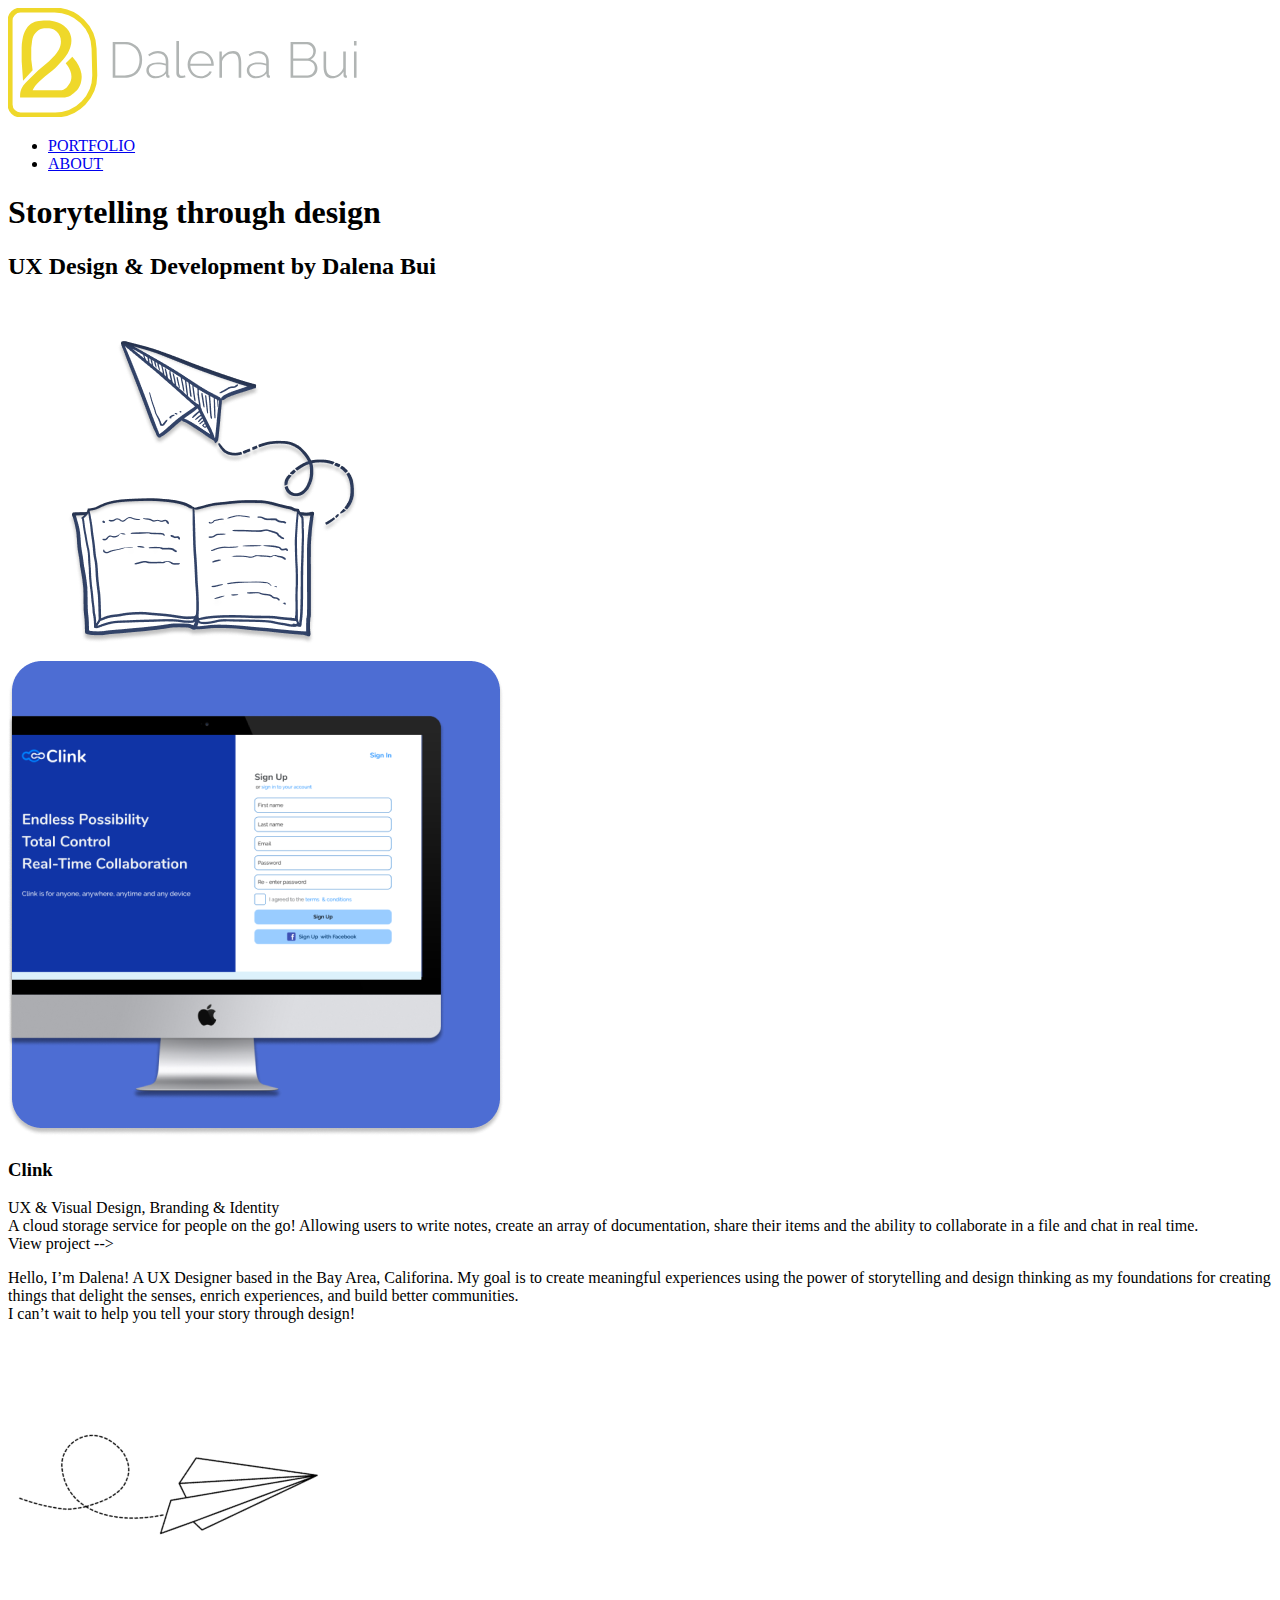
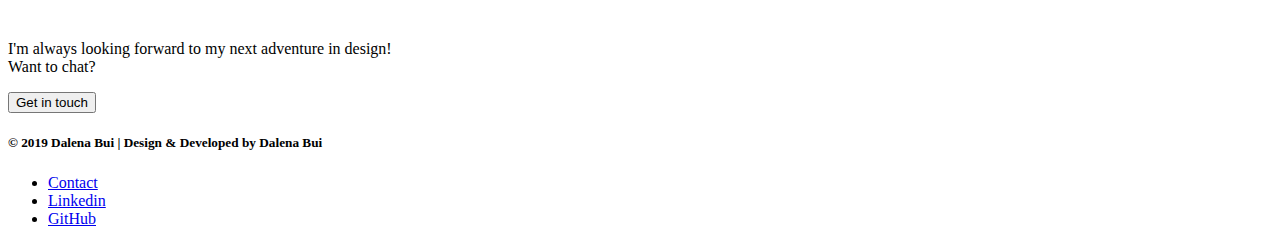
==== index.html @ 2d1f9bb7 "portfolio html structure" ====
<!DOCTYPE html>
<html lang="en">
  <head>
    <meta charset="utf-8">
    <meta name="viewport" content="width=device-width, initial-scale=1.0">
    <title>Dalena Bui| Design Portfolio</title>
  </head>
  <body id="home">
    <header>
    <nav class="navbar">
      <a href="index.html">
        <img src="images/Dalena Bui Logo.svg" alt="personal logo">
      </a>
      <ul>
        <li>
          <a href="Portfolio.html">PORTFOLIO</a>
        </li>
        <li>
          <a href="about.html">ABOUT</a>
        </li>
      </ul>
    </nav>
    <section class="container">
      <div>
        <h1>Storytelling through design</h1>
        <h2>UX Design & Development by Dalena Bui</h2>
      </div>
      <div class="images">
        <img src="images/book_paper plane.png" alt="book_paper plane">
      </div>
      <div>
    </section>
   </header>
        <div class"project">
          <img src="images/Clink Desktop on homepage.png" alt="clink desktop">
        </div>
        <h3>Clink</h3>
        <p> UX & Visual Design, Branding & Identity
          <br>
          A cloud storage service for people on the go!
          Allowing users to write notes, create an array of documentation, share their items and the ability to collaborate in a file and chat in real time.
          <br>
          View project -->
        </p>
      <div class"about me">
        <p>Hello, I’m Dalena! A UX Designer based in the Bay Area, Califorina. My goal is to create meaningful experiences using the power of storytelling and design thinking as my foundations for creating things that delight the senses, enrich experiences, and build better communities.
          <br>
          I can’t wait to help you tell your story through design!
        </p>
      <div class="paperplanehomepage">
        <img src="images/paperplanehomepage.png" alt="paperplane">
      </div>
      <p> I'm always looking forward to my next adventure in design!
        <br>
        Want to chat?
      </p>
      <input type="button" value="Get in touch">
<footer>
  <h5>© 2019 Dalena Bui | Design & Developed by Dalena Bui</h5>
  <ul>
    <li>
        <a href="Portfolio.html">Contact</a>
    </li>
    <li>
        <a href="Portfolio.html">Linkedin</a>
    </li>
    <li>
        <a href="Portfolio.html">GitHub</a>
    </li>
  </body>
</html>
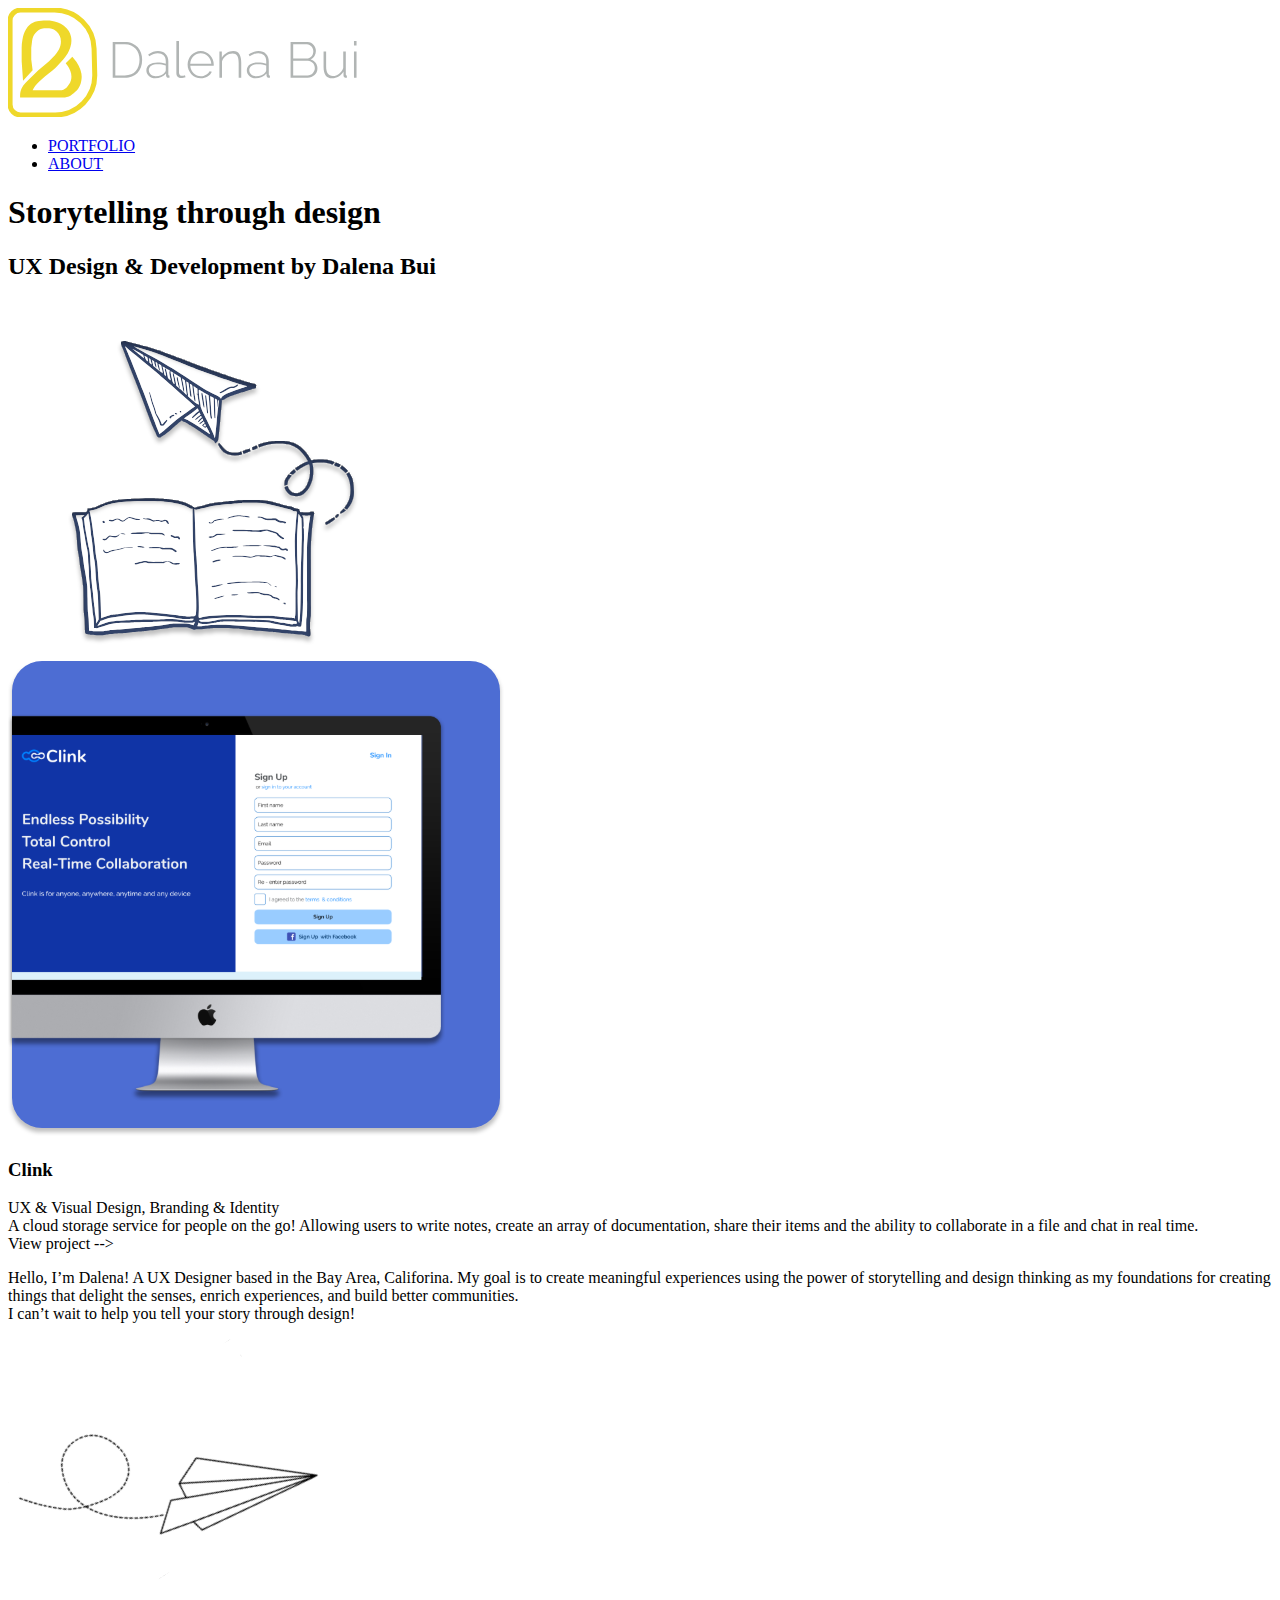
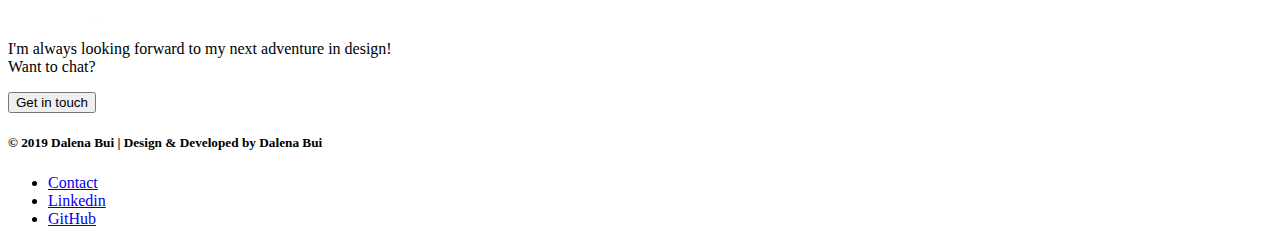
==== commit 58ae7313: "fix errors" ====
--- a/index.html
+++ b/index.html
@@ -9,11 +9,11 @@
     <header>
     <nav class="navbar">
       <a href="index.html">
-        <img src="images/Dalena Bui Logo.svg" alt="personal logo">
+        <img src="images/dalenabui_logo.svg" alt="personal logo">
       </a>
       <ul>
         <li>
-          <a href="Portfolio.html">PORTFOLIO</a>
+          <a href="portfolio.html">PORTFOLIO</a>
         </li>
         <li>
           <a href="about.html">ABOUT</a>
@@ -26,13 +26,12 @@
         <h2>UX Design & Development by Dalena Bui</h2>
       </div>
       <div class="images">
-        <img src="images/book_paper plane.png" alt="book_paper plane">
+        <img src="images/book_paper_plane.svg" alt="book_paper plane">
       </div>
-      <div>
     </section>
    </header>
-        <div class"project">
-          <img src="images/Clink Desktop on homepage.png" alt="clink desktop">
+        <div class="project">
+          <img src="images/clink_desktop_homepage.svg" alt="clink desktop">
         </div>
         <h3>Clink</h3>
         <p> UX & Visual Design, Branding & Identity
@@ -42,13 +41,15 @@
           <br>
           View project -->
         </p>
-      <div class"about me">
+
+      <div class="about me">
         <p>Hello, I’m Dalena! A UX Designer based in the Bay Area, Califorina. My goal is to create meaningful experiences using the power of storytelling and design thinking as my foundations for creating things that delight the senses, enrich experiences, and build better communities.
           <br>
           I can’t wait to help you tell your story through design!
         </p>
+      </div>
       <div class="paperplanehomepage">
-        <img src="images/paperplanehomepage.png" alt="paperplane">
+        <img src="images/paperplanehomepage.svg" alt="paperplane">
       </div>
       <p> I'm always looking forward to my next adventure in design!
         <br>
@@ -59,13 +60,15 @@
   <h5>© 2019 Dalena Bui | Design & Developed by Dalena Bui</h5>
   <ul>
     <li>
-        <a href="Portfolio.html">Contact</a>
+        <a href="portfolio.html">Contact</a>
     </li>
     <li>
-        <a href="Portfolio.html">Linkedin</a>
+        <a href="portfolio.html">Linkedin</a>
     </li>
     <li>
-        <a href="Portfolio.html">GitHub</a>
+        <a href="portfolio.html">GitHub</a>
     </li>
+  </ul>
+</footer>
   </body>
 </html>
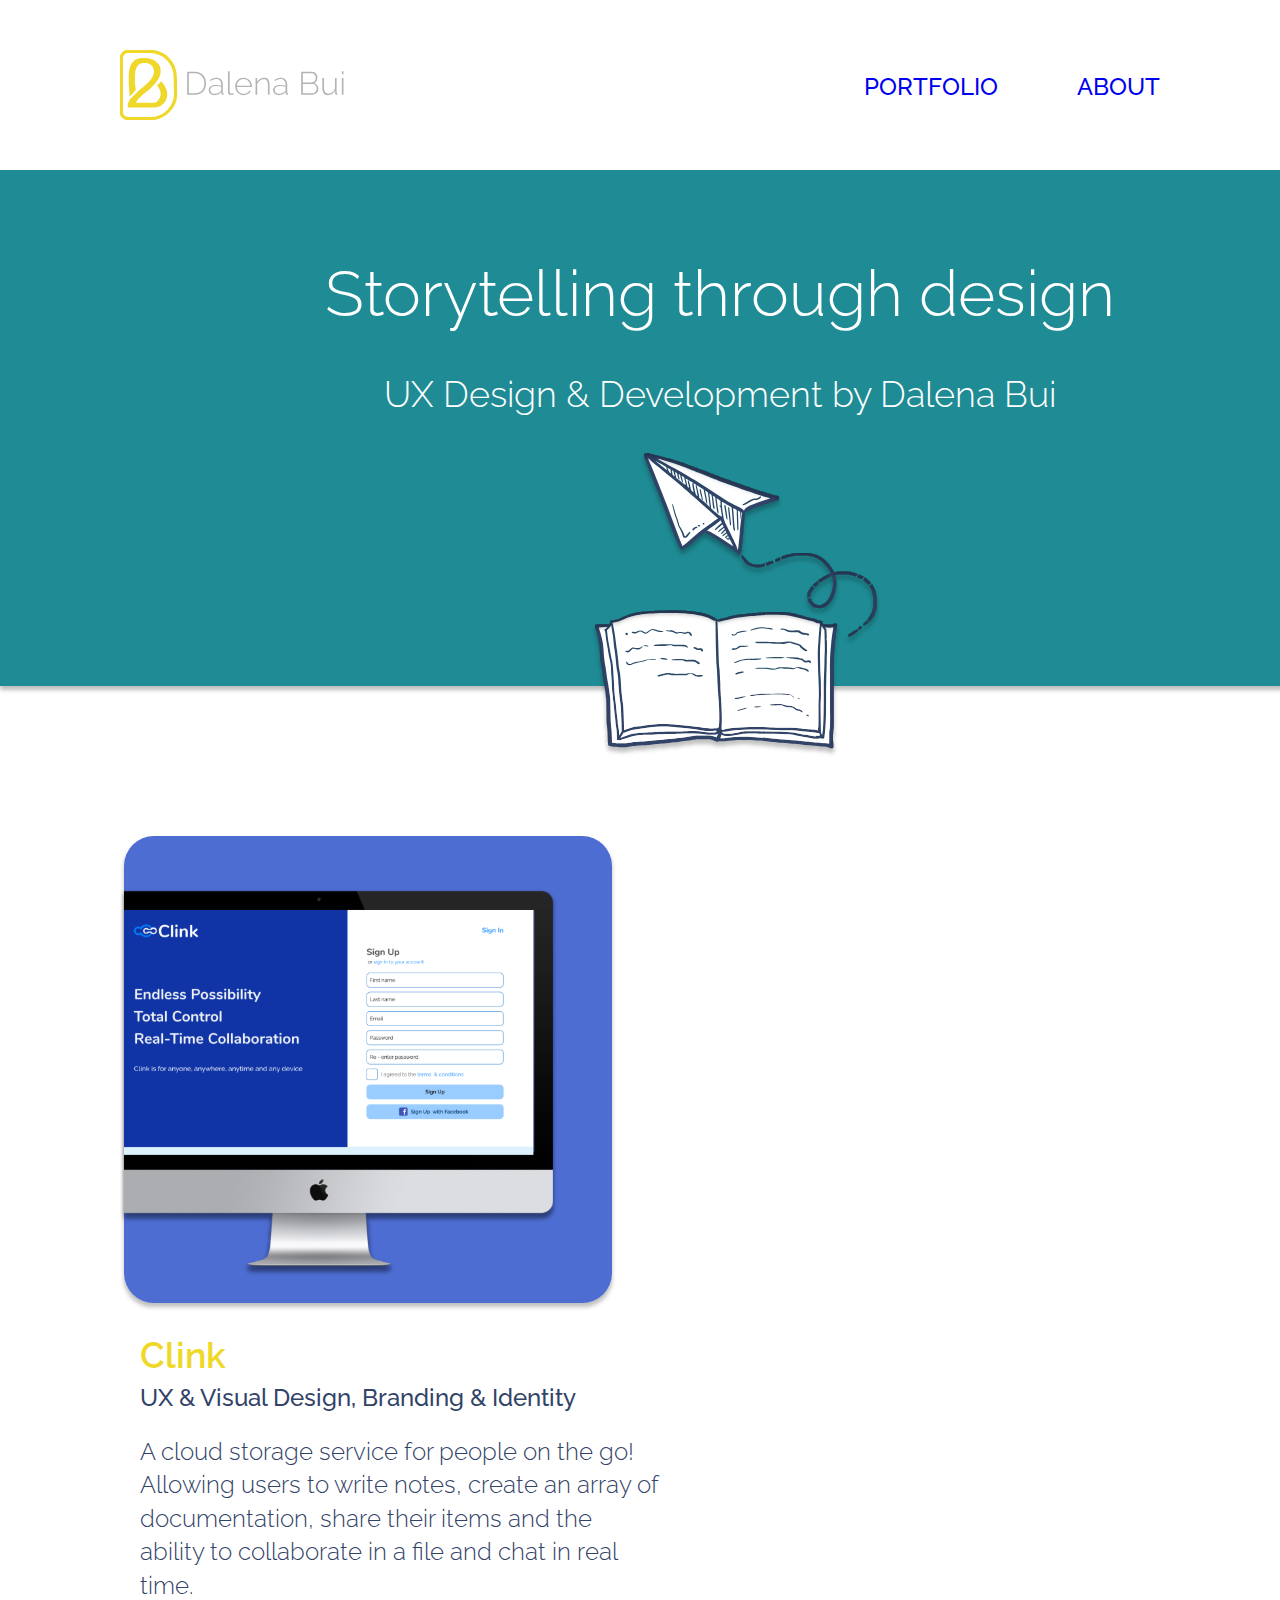
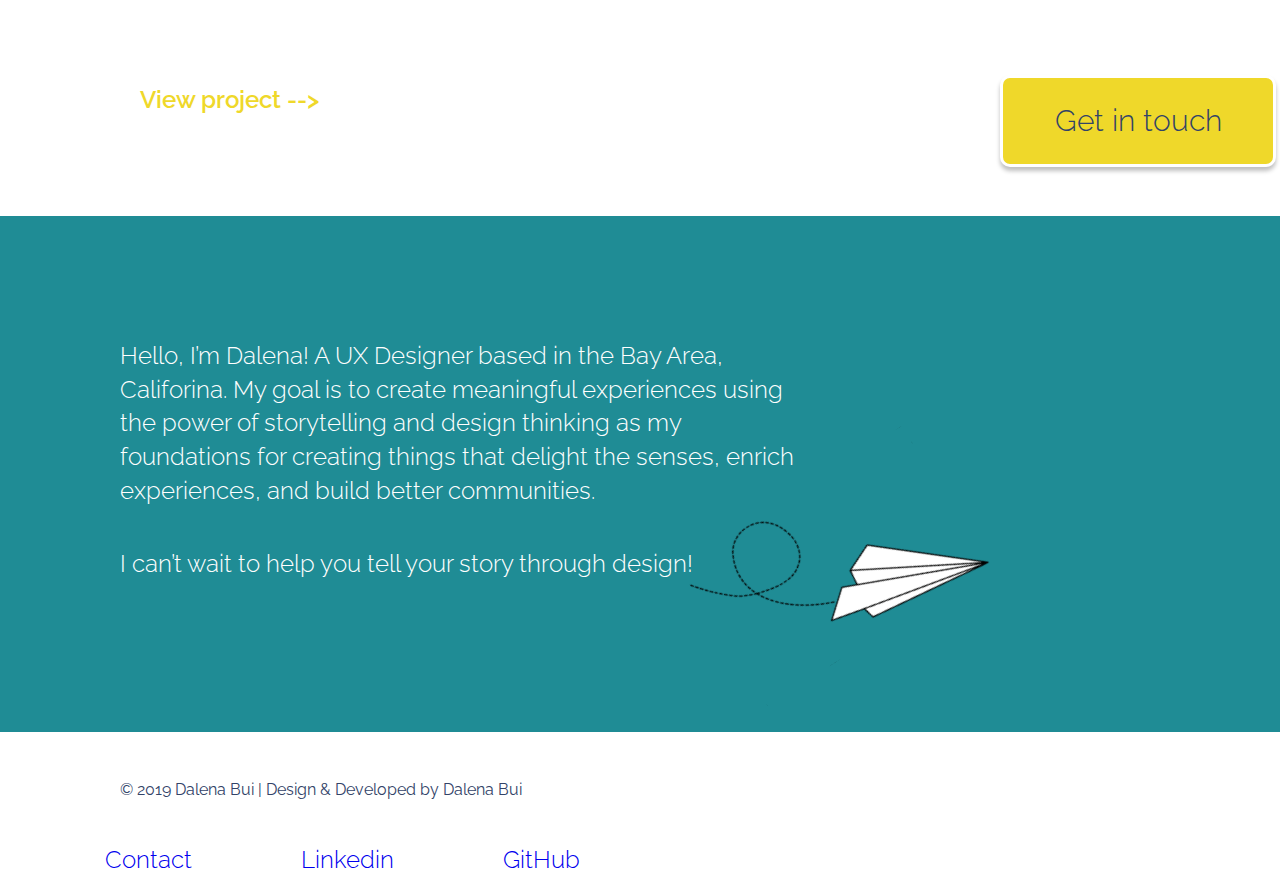
==== commit 53ff4cc2: "update html and css" ====
--- a/index.html
+++ b/index.html
@@ -4,11 +4,15 @@
     <meta charset="utf-8">
     <meta name="viewport" content="width=device-width, initial-scale=1.0">
     <title>Dalena Bui| Design Portfolio</title>
+    <link rel="stylesheet" href="css/reset.css">
+    <link rel="stylesheet" href="css/style.css">
+    <link href="https://fonts.googleapis.com/css?family=Raleway:300,400,500,600,700" rel="stylesheet">
   </head>
   <body id="home">
     <header>
+<!--nav section-->
     <nav class="navbar">
-      <a href="index.html">
+      <a class="logo" href="index.html">
         <img src="images/dalenabui_logo.svg" alt="personal logo">
       </a>
       <ul>
@@ -20,6 +24,8 @@
         </li>
       </ul>
     </nav>
+    </header>
+<!--hero statement-->
     <section class="container">
       <div>
         <h1>Storytelling through design</h1>
@@ -29,46 +35,56 @@
         <img src="images/book_paper_plane.svg" alt="book_paper plane">
       </div>
     </section>
-   </header>
-        <div class="project">
+      <!--project -->
+      <section class="project">
+        <div class="project-image">
           <img src="images/clink_desktop_homepage.svg" alt="clink desktop">
         </div>
-        <h3>Clink</h3>
-        <p> UX & Visual Design, Branding & Identity
-          <br>
-          A cloud storage service for people on the go!
-          Allowing users to write notes, create an array of documentation, share their items and the ability to collaborate in a file and chat in real time.
-          <br>
-          View project -->
-        </p>
-
-      <div class="about me">
+        <div class="project-info">
+          <h3>Clink</h3>
+          <h4> UX & Visual Design, Branding & Identity</h4>
+          <p> A cloud storage service for people on the go!<br>
+              Allowing users to write notes, create an array of documentation, share their items and the ability to collaborate in a file and chat in real time.
+          </p>
+          <div class="viewproject">
+            <p><strong>View project --> </strong></p>
+          </div>
+        </div>
+      </section>
+      <!--about me -->
+      <section class="about_me">
         <p>Hello, I’m Dalena! A UX Designer based in the Bay Area, Califorina. My goal is to create meaningful experiences using the power of storytelling and design thinking as my foundations for creating things that delight the senses, enrich experiences, and build better communities.
-          <br>
-          I can’t wait to help you tell your story through design!
+          </p>
+          <div class="tellyourstory">
+          <p>I can’t wait to help you tell your story through design!
         </p>
       </div>
       <div class="paperplanehomepage">
         <img src="images/paperplanehomepage.svg" alt="paperplane">
       </div>
+      <div class="contacthomepage">
       <p> I'm always looking forward to my next adventure in design!
         <br>
         Want to chat?
       </p>
-      <input type="button" value="Get in touch">
-<footer>
-  <h5>© 2019 Dalena Bui | Design & Developed by Dalena Bui</h5>
-  <ul>
-    <li>
-        <a href="portfolio.html">Contact</a>
-    </li>
-    <li>
-        <a href="portfolio.html">Linkedin</a>
-    </li>
-    <li>
-        <a href="portfolio.html">GitHub</a>
-    </li>
-  </ul>
-</footer>
+      <button class="button">Get in touch</button>
+    </div>
+    </section>
+    <footer>
+      <div class="footercontent">
+        <h5 class="copyright"> &copy; 2019 Dalena Bui | Design & Developed by Dalena Bui</h5>
+      </div>
+      <ul class="footerlinks">
+        <li>
+          <a href="portfolio.html">Contact</a>
+        </li>
+        <li>
+          <a href="https://www.linkedin.com/in/dalena-bui-600742174/">Linkedin</a>
+        </li>
+        <li>
+          <a href="https://github.com/dalenabui">GitHub</a>
+        </li>
+      </ul>
+    </footer>
   </body>
 </html>
--- a/css/style.css
+++ b/css/style.css
@@ -0,0 +1,479 @@
+*, *::before, *after {
+  box-sizing:border-box;
+}
+
+html {
+  background-color: #FFFFFF;
+  font-family: 'Raleway', sans-serif;
+}
+
+h1{
+  font-size:64px;
+  padding: 92px 92px 50px 92px;
+  font-weight:300;
+  font-family: 'Raleway', sans-serif;
+  }
+
+h2 {
+  font-size: 36px;
+  font-family: 'Raleway', sans-serif;
+  font-weight:300;
+}
+
+h3 {
+  line-height: 42px;
+  color: #EFD82A;
+  font-size: 36px;
+  font-weight: 600;
+  font-family: 'Raleway', sans-serif;
+}
+
+h4 {
+  color: #324368;
+  font-weight: 500;
+  font-size: 24px;
+  font-family: 'Raleway', sans-serif;
+  line-height: 140%;
+  margin: 5px 0px 5px 0px;
+}
+
+p {
+  color:#324368;
+  text-align: left;
+  font-size: 24px;
+  font-weight: 300;
+  font-family: 'Raleway', sans-serif;
+  line-height: 140%;
+}
+
+a {
+  text-decoration: none;
+}
+
+strong {
+    font-weight: 600;
+}
+
+.container {
+  background-color: #1F8C95;
+  box-shadow: 0px 4px 4px rgba(0, 0, 0, 0.25);
+  color: #FFFFFF;
+  text-align: center;
+  height: 516px;
+  width: 1440px;
+}
+
+/* Navigation */
+
+.navbar {
+  color: #B1B5B4;
+  height: 70px;
+  padding: 50px 120px 50px 120px;
+  text-align: right;
+  font-family: 'Raleway', sans-serif;
+}
+
+.navbar .logo {
+  float: left;
+}
+
+.navbar .logo img {
+  height: 70px;
+}
+
+.navbar a:visited,a:hover,a:active {
+  color: #B1B5B4;
+}
+
+.navbar ul {
+  float: right;
+}
+
+.navbar li {
+  display: inline-block;
+  font-family: 'Raleway', sans-serif;
+  font-size: 24px;
+  font-weight: 500;
+  margin: 25px 0px 25px 75px;
+}
+
+/*footer*/
+.footercontent {
+  color: #324368;
+  padding: 50px 120px 0px 120px;
+  font-family: 'Raleway', sans-serif;
+  display: inline-block;
+}
+
+.copyright h5 {
+  color: #324368;
+  font-weight: 300;
+  font-size: 18px;
+  font-family: 'Raleway', sans-serif;
+  float: left
+}
+
+.footerlinks {
+    margin-right: 125px;
+    display: inline-block;
+}
+
+.footerlinks li {
+  display: inline-block;
+  color: #324368;
+  font-weight: 300;
+  font-size: 24px;
+  font-family: 'Raleway', sans-serif;
+  margin: 50px 0px 0px 105px;
+}
+
+
+.footerlinks a:visited,a:hover,a:active {
+  color: #324368;
+}
+
+/* Project */
+
+.project {
+  padding: 150px 120px 50px 120px;
+  display: inline-block;
+  /* text-align: right; */
+}
+
+.project .project-image {
+  display: inline-block;
+  width: 490px;
+  margin-right: 80px;
+}
+
+.project .project-info {
+  display: inline-block;
+  vertical-align: top;
+  width: 520px;
+  padding: 20px;
+}
+
+.project .project-info p {
+  margin-top: 20px;
+}
+
+.project .viewproject p  {
+  margin-top: 80px;
+  position: relative;
+  color: #EFD82A
+}
+
+
+.about_me {
+  background-color: #1F8C95;
+  width: 1440px;
+  height: 516px;
+  left: 0px;
+  top: 1390px;
+}
+.about_me p {
+  padding-top: 123px;
+  width: 692px;
+  margin: 30px 0px 0px 120px;
+  color: #FFFFFF;
+  font-size: 24px;
+  font-weight: 300;
+  font-family: 'Raleway', sans-serif;
+  line-height: 140%;
+}
+
+.about_me .tellyourstory p {
+  width: 692px;
+  padding-top: 10px;
+}
+
+.paperplanehomepage {
+  margin: -155px 679px 200px 679px;
+}
+
+.contacthomepage p {
+  width: 406px;
+  padding-top: 121px;
+  font-size: 30px;
+  font-weight: 300;
+  font-family: 'Raleway', sans-serif;
+  line-height: 140%;
+  width: 406px;
+  height: 144px;
+  left: 800px;
+  top: 1360px;
+  position: absolute; /*still using absolute value*/
+  text-align: center;
+}
+
+.contacthomepage button {
+  background-color: #EFD82A;
+  border: 3px solid #FFFFFF;
+  box-shadow: 0px 4px 4px rgba(0,0,0,0.25);
+  border-radius: 10px;
+  font-size: 30px;
+  font-weight: 300;
+  font-family: 'Raleway', sans-serif;
+  line-height: 140%;
+  color: #324368;
+  cursor: pointer;
+  position: absolute; /*still using absolute value*/
+  width: 276px;
+  height: 92px;
+  left: 1000px;
+  top: 1675px;
+}
+
+.contactinfo {
+  text-align: right;
+  font-size: 24px;
+  font-weight: 300;
+  font-family: 'Raleway', sans-serif;
+  color: #324368;
+  display: block;
+  padding: 48px 125px 48px 109px;
+}
+
+
+/* Page Id about me*/
+
+.personalphoto img {
+  display: block;
+  margin-left: auto;
+  margin-right: auto;
+}
+
+.bio {
+  width: 1440px;
+  height: 288px;
+  left: 0px;
+  top:696px;
+  background-color: #B6E1DE;
+  box-shadow: 0px 4px 4px rgba(0, 0, 0, 0.25), inset 0px 4px 4px rgba(0, 0, 0, 0.25);
+}
+
+.bio p {
+  position: absolute;
+  width: 998.16px;
+  height: 203px;
+  left: 222px;
+  top: 780px;
+  font-size: 24px;
+  font-weight: 300;
+  font-family: 'Raleway', sans-serif;
+  line-height: 140%;
+  color: #324368;
+}
+
+.abouttellyourstory p {
+  width: 998.16px;
+  height: 203px;
+  left: 222px;
+  top: 940px;
+}
+
+.paperplane {
+  position: absolute;
+  left: 949px;
+  right: 17px;
+  top: 104.12px;
+  bottom: 59.08px;
+}
+.yellowcrane {
+  position: absolute;
+  left: 24px;
+  right: 1195px;
+  top: 1130px;
+  bottom: 1800px;
+}
+
+.title h3 {
+position: absolute;
+width: 300px;
+height: 43px;
+left: 585px;
+top: 1075px;
+font-size: 36px;
+font-weight: 500;
+font-family: 'Raleway', sans-serif;
+color: #324368;
+}
+
+.littleaboutme p {
+width: 992.17px;
+height: 922px;
+left: 222px;
+top: 1165px;
+font-size: 24px;
+font-weight: 300;
+font-family: 'Raleway', sans-serif;
+line-height: 140%;
+color: #324368;
+}
+
+.tealcrane {
+  position: absolute;
+  left: 1151px;
+  right: 34px;
+  top: 1893px;
+  bottom: 693px;
+}
+
+.worksummary {
+  background-color: #F2F2F2;
+  position: absolute;
+  width: 1440px;
+  height: 306px;
+  left: 0px;
+  top: 2154px;
+  box-shadow: inset 0px 4px 4px rgba(0, 0, 0, 0.25);
+}
+
+.worksummary h5 {
+position: absolute;
+left: 120px;
+top: 74.5px;
+bottom: 196px;
+text-align: center;
+font-size: 30px;
+font-weight: 300;
+font-family: 'Raleway', sans-serif;
+line-height: 140%;
+color: #324368;
+}
+
+.worksummary button {
+  position: absolute;
+width: 276px;
+height: 92px;
+left: 166px;
+top: 142px;
+bottom: 72px;
+background: #EFD82A;
+border: 3px solid #FFFFFF;
+box-shadow: 0px 4px 4px rgba(0, 0, 0, 0.25), inset 0px 4px 4px rgba(0, 0, 0, 0.25);
+border-radius: 10px;
+font-size: 30px;
+font-weight: 300;
+font-family: 'Raleway', sans-serif;
+line-height: 140%;
+color: #324368;
+cursor: pointer;
+}
+
+.summary h6 {
+position: absolute;
+width: 370px;
+height: 141px;
+left: 544px;
+top: 89px;
+font-size: 16px;
+font-weight: 700;
+font-family: 'Raleway', sans-serif;
+line-height: 140%;
+color: #324368;
+}
+
+.summary p {
+position: absolute;
+width: 370px;
+height: 141px;
+left: 544px;
+top: 25px;
+font-size: 16px;
+font-weight: 300;
+font-family: 'Raleway', sans-serif;
+line-height: 177%;
+color: #324368;
+}
+
+.tools h6 {
+position: absolute;
+width: 99.62px;
+height: 226px;
+left: 962.38px;
+top: 38px;
+font-size: 16px;
+font-weight: 700;
+font-family: 'Raleway', sans-serif;
+color: #324368;
+}
+
+.tools p {
+position: absolute;
+width: 99.62px;
+height: 226px;
+left: 962.38px;
+top: -30px;
+font-size: 16px;
+font-weight: 300;
+font-family: 'Raleway', sans-serif;
+line-height: 177%;
+color: #324368;
+}
+
+.skillsabilities h6 {
+position: absolute;
+width: 198px;
+height: 226px;
+left: 1119px;
+top: 38px;
+font-size: 16px;
+font-weight: 700;
+font-family: 'Raleway', sans-serif;
+color: #324368;
+}
+
+.skillsabilities p {
+position: absolute;
+width: 198px;
+height: 226px;
+left: 1119px;
+top: -60px;
+font-size: 16px;
+font-weight: 300;
+font-family: 'Raleway', sans-serif;
+line-height: 177%;
+color: #324368;
+}
+
+.getintouch {
+  position: absolute;
+  width: 1440px;
+  height: 286px;
+  left: 0px;
+  top: 2460px;
+  background: #1F8C95;
+  box-shadow: 0px 4px 4px rgba(0, 0, 0, 0.25), inset 0px 4px 4px rgba(0, 0, 0, 0.25);
+  }
+.getintouch h4 {
+  position: absolute;
+  width: 996px;
+  height: 96px;
+  left: 222px;
+  top: -51.5px;
+  font-size: 30px;
+  font-weight: 300;
+  line-height: 160%;
+  text-align: center;
+  color: #FFFFFF;
+}
+
+.getintouch button {
+position: absolute;
+width: 276px;
+height: 92px;
+left: 582px;
+top: 153px;
+bottom: 41px;
+background: #EFD82A;
+border: 3px solid #FFFFFF;
+box-shadow: 0px 4px 4px rgba(0, 0, 0, 0.25), inset 0px 4px 4px rgba(0, 0, 0, 0.25);
+border-radius: 10px;
+font-size: 30px;
+font-weight: 300;
+font-family: 'Raleway', sans-serif;
+line-height: 140%;
+color: #324368;
+cursor: pointer;
+}
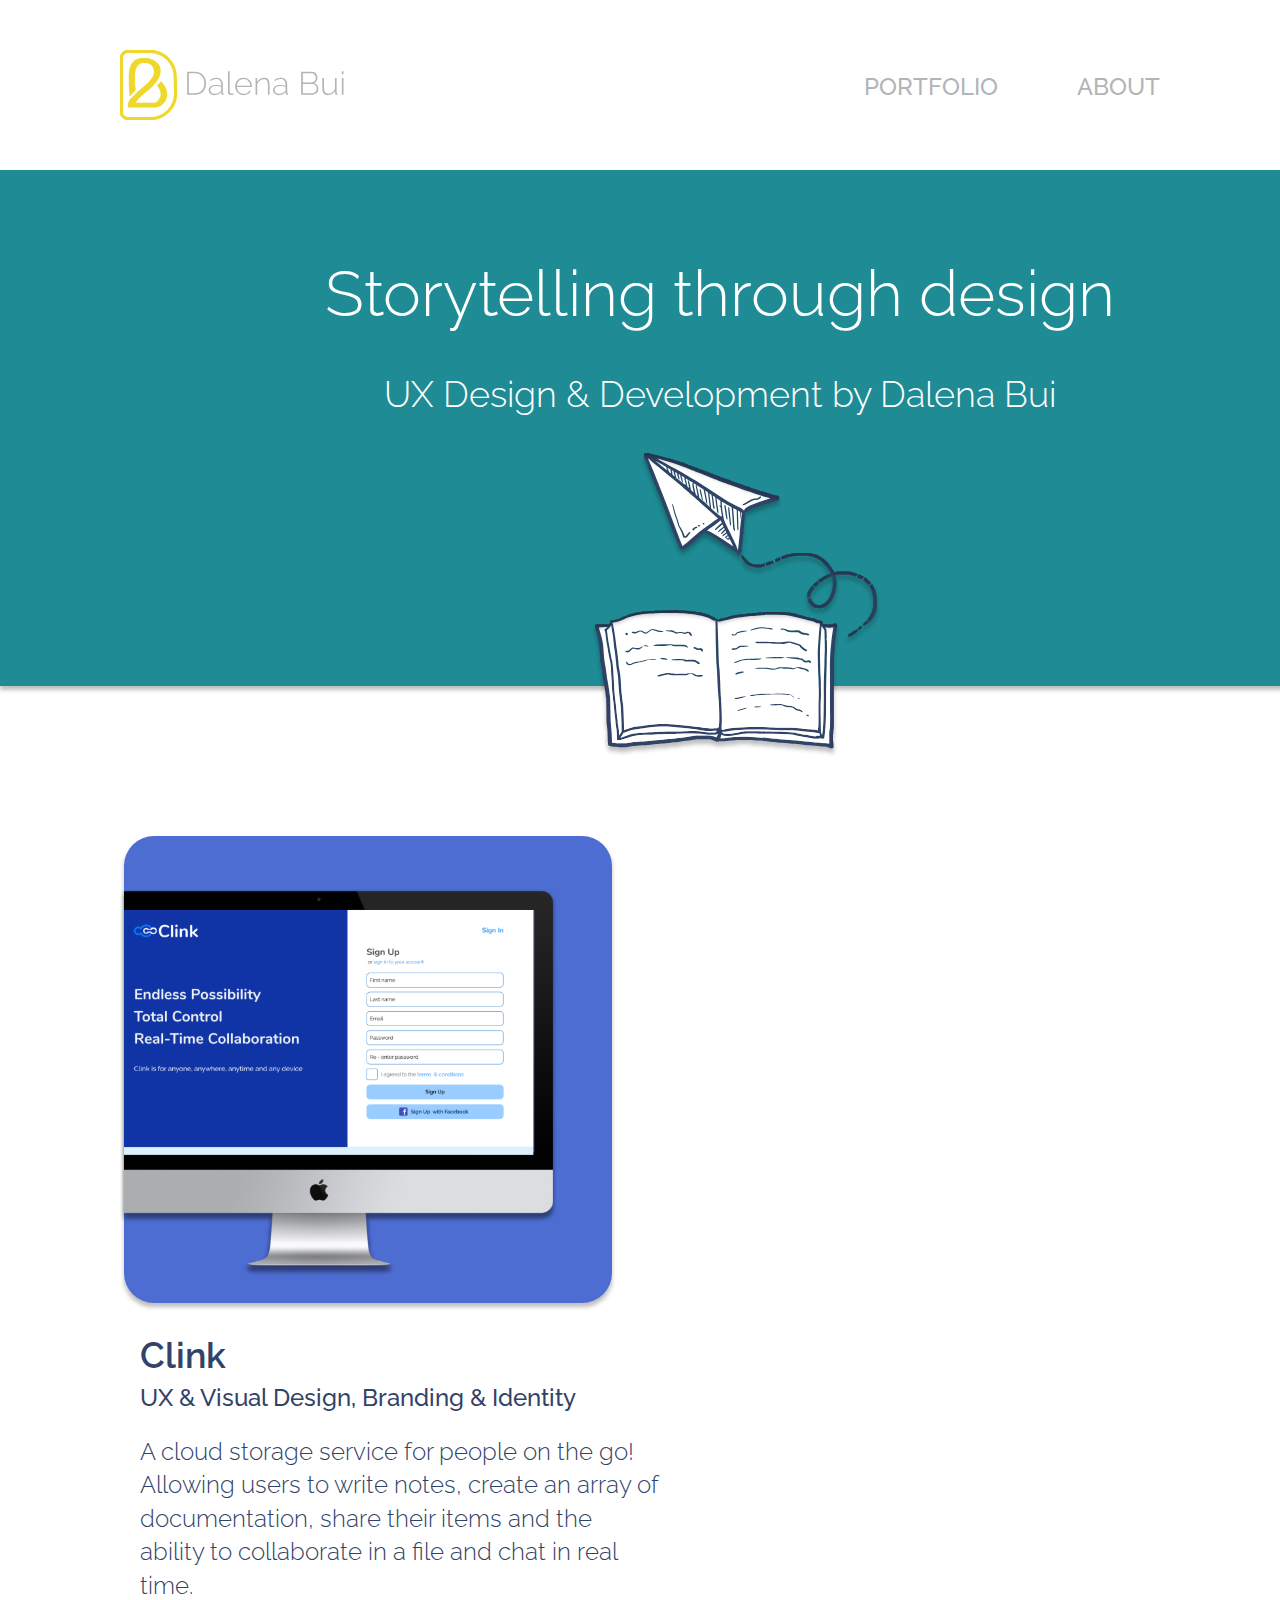
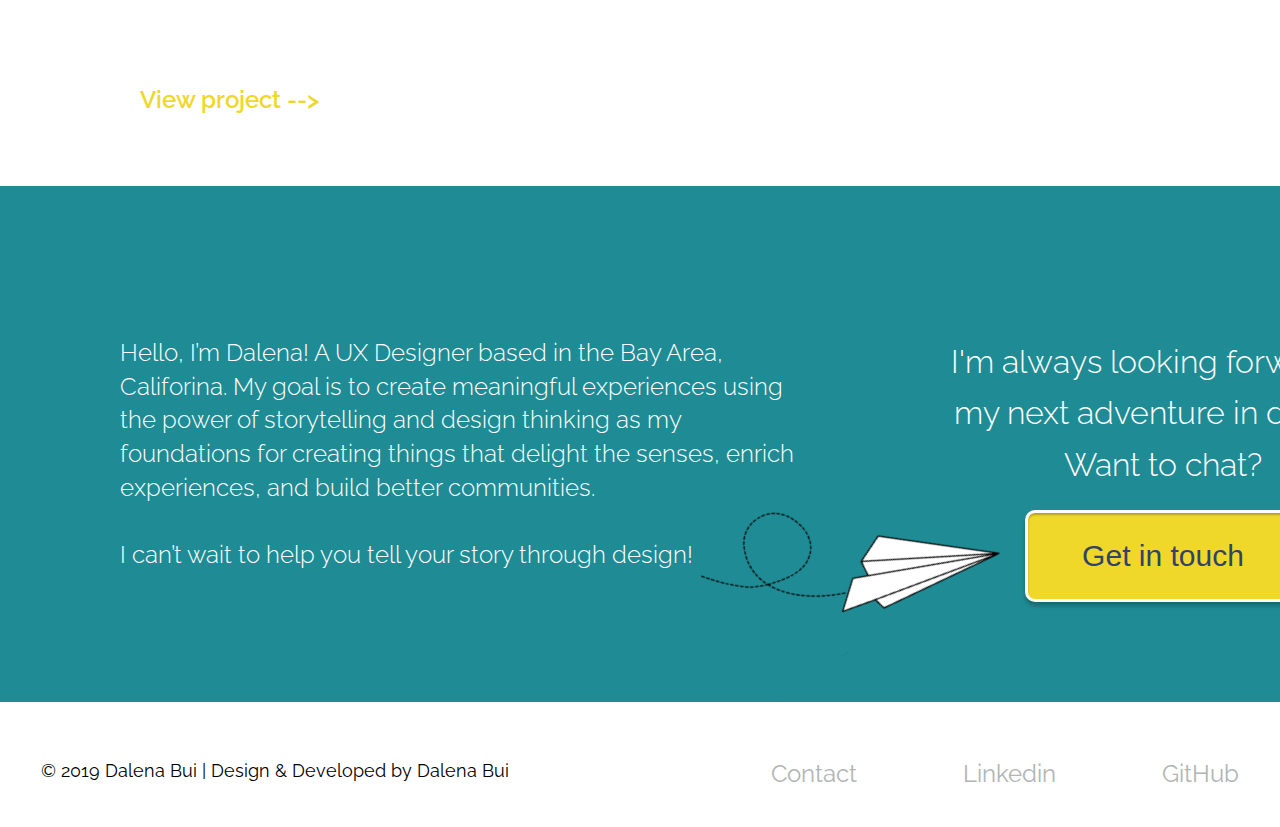
==== commit 94bc5667: "complete development" ====
--- a/index.html
+++ b/index.html
@@ -6,24 +6,25 @@
     <title>Dalena Bui| Design Portfolio</title>
     <link rel="stylesheet" href="css/reset.css">
     <link rel="stylesheet" href="css/style.css">
+    <link rel="stylesheet" href="css/index.css">
     <link href="https://fonts.googleapis.com/css?family=Raleway:300,400,500,600,700" rel="stylesheet">
   </head>
   <body id="home">
     <header>
 <!--nav section-->
-    <nav class="navbar">
-      <a class="logo" href="index.html">
-        <img src="images/dalenabui_logo.svg" alt="personal logo">
-      </a>
-      <ul>
-        <li>
-          <a href="portfolio.html">PORTFOLIO</a>
-        </li>
-        <li>
-          <a href="about.html">ABOUT</a>
-        </li>
-      </ul>
-    </nav>
+      <nav class="navbar">
+        <a class="logo" href="index.html">
+          <img src="images/dalenabui_logo.svg" alt="personal logo">
+        </a>
+        <ul>
+          <li>
+            <a href="portfolio.html">PORTFOLIO</a>
+          </li>
+          <li>
+            <a href="about.html">ABOUT</a>
+          </li>
+        </ul>
+      </nav>
     </header>
 <!--hero statement-->
     <section class="container">
@@ -47,44 +48,45 @@
               Allowing users to write notes, create an array of documentation, share their items and the ability to collaborate in a file and chat in real time.
           </p>
           <div class="viewproject">
-            <p><strong>View project --> </strong></p>
+            <p><a href="portfolio.html"><strong>View project --&gt; </strong></a></p>
           </div>
         </div>
       </section>
       <!--about me -->
       <section class="about_me">
-        <p>Hello, I’m Dalena! A UX Designer based in the Bay Area, Califorina. My goal is to create meaningful experiences using the power of storytelling and design thinking as my foundations for creating things that delight the senses, enrich experiences, and build better communities.
-          </p>
-          <div class="tellyourstory">
-          <p>I can’t wait to help you tell your story through design!
-        </p>
+        <div class="intro">
+          Hello, I’m Dalena! A UX Designer based in the Bay Area, Califorina. My goal is to create meaningful experiences using the power of storytelling and design thinking as my foundations for creating things that delight the senses, enrich experiences, and build better communities.
+          <br/>
+          <br/>I can’t wait to help you tell your story through design!
+        </div>
+        <div class="getintouch">
+          I'm always looking forward to my next adventure in design!
+          <br/> Want to chat?
+          <button class="big-button" onclick="window.location.href='mailto:tdalenabui@gmail.com';">Get in touch</button>
+        </div>
       </div>
-      <div class="paperplanehomepage">
-        <img src="images/paperplanehomepage.svg" alt="paperplane">
-      </div>
-      <div class="contacthomepage">
-      <p> I'm always looking forward to my next adventure in design!
-        <br>
-        Want to chat?
-      </p>
-      <button class="button">Get in touch</button>
+      <img class="paperplanehomepage" src="images/paperplanehomepage.svg" alt="paperplane">
     </div>
     </section>
     <footer>
-      <div class="footercontent">
-        <h5 class="copyright"> &copy; 2019 Dalena Bui | Design & Developed by Dalena Bui</h5>
-      </div>
-      <ul class="footerlinks">
-        <li>
-          <a href="portfolio.html">Contact</a>
-        </li>
-        <li>
-          <a href="https://www.linkedin.com/in/dalena-bui-600742174/">Linkedin</a>
-        </li>
-        <li>
-          <a href="https://github.com/dalenabui">GitHub</a>
-        </li>
-      </ul>
+      <div class="footer-tail content">
+        <span class="copyright">
+          &copy; 2019 Dalena Bui | Design & Developed by Dalena Bui
+        </span>
+        <span class="links">
+          <ul>
+            <li>
+              <a href="mailto:tdalenabui@gmail.com">Contact</a>
+            </li>
+            <li>
+              <a href="https://www.linkedin.com/in/dalena-bui-600742174/">Linkedin</a>
+            </li>
+            <li>
+              <a href="https://github.com/dalenabui">GitHub</a>
+            </li>
+          </ul>
+        </span>
+        <div>
     </footer>
   </body>
 </html>
--- a/css/style.css
+++ b/css/style.css
@@ -7,25 +7,29 @@
   font-family: 'Raleway', sans-serif;
 }
 
-h1{
+h1 {
   font-size:64px;
   padding: 92px 92px 50px 92px;
   font-weight:300;
   font-family: 'Raleway', sans-serif;
-  }
+  text-align: center;
+}
 
 h2 {
   font-size: 36px;
   font-family: 'Raleway', sans-serif;
-  font-weight:300;
+  font-weight: 300;
+  text-align: center;
 }
 
 h3 {
   line-height: 42px;
-  color: #EFD82A;
+  font-weight: 500;
+  color: #324368;
   font-size: 36px;
   font-weight: 600;
   font-family: 'Raleway', sans-serif;
+  text-align: center;
 }
 
 h4 {
@@ -35,6 +39,7 @@
   font-family: 'Raleway', sans-serif;
   line-height: 140%;
   margin: 5px 0px 5px 0px;
+  text-align: center;
 }
 
 p {
@@ -48,10 +53,24 @@
 
 a {
   text-decoration: none;
+  color: #B1B5B4;
+}
+
+li {
+  display: inline-block;
+}
+
+a:visited,a:hover,a:active {
+  color: #B1B5B4;
 }
 
 strong {
     font-weight: 600;
+}
+
+.center {
+  margin: auto;
+  display: inherit;
 }
 
 .container {
@@ -61,6 +80,10 @@
   text-align: center;
   height: 516px;
   width: 1440px;
+}
+
+.shadow {
+  box-shadow: 0px 4px 4px rgba(0, 0, 0, 0.25);
 }
 
 /* Navigation */
@@ -81,10 +104,6 @@
   height: 70px;
 }
 
-.navbar a:visited,a:hover,a:active {
-  color: #B1B5B4;
-}
-
 .navbar ul {
   float: right;
 }
@@ -97,383 +116,99 @@
   margin: 25px 0px 25px 75px;
 }
 
-/*footer*/
-.footercontent {
-  color: #324368;
-  padding: 50px 120px 0px 120px;
-  font-family: 'Raleway', sans-serif;
-  display: inline-block;
-}
-
-.copyright h5 {
-  color: #324368;
-  font-weight: 300;
-  font-size: 18px;
-  font-family: 'Raleway', sans-serif;
-  float: left
-}
-
-.footerlinks {
-    margin-right: 125px;
-    display: inline-block;
-}
-
-.footerlinks li {
-  display: inline-block;
-  color: #324368;
-  font-weight: 300;
-  font-size: 24px;
-  font-family: 'Raleway', sans-serif;
-  margin: 50px 0px 0px 105px;
-}
-
-
-.footerlinks a:visited,a:hover,a:active {
-  color: #324368;
-}
-
-/* Project */
-
-.project {
-  padding: 150px 120px 50px 120px;
-  display: inline-block;
-  /* text-align: right; */
-}
-
-.project .project-image {
-  display: inline-block;
-  width: 490px;
-  margin-right: 80px;
-}
-
-.project .project-info {
-  display: inline-block;
-  vertical-align: top;
-  width: 520px;
-  padding: 20px;
-}
-
-.project .project-info p {
-  margin-top: 20px;
-}
-
-.project .viewproject p  {
-  margin-top: 80px;
-  position: relative;
-  color: #EFD82A
-}
-
-
-.about_me {
-  background-color: #1F8C95;
-  width: 1440px;
-  height: 516px;
-  left: 0px;
-  top: 1390px;
-}
-.about_me p {
-  padding-top: 123px;
-  width: 692px;
-  margin: 30px 0px 0px 120px;
-  color: #FFFFFF;
-  font-size: 24px;
-  font-weight: 300;
-  font-family: 'Raleway', sans-serif;
-  line-height: 140%;
-}
-
-.about_me .tellyourstory p {
-  width: 692px;
-  padding-top: 10px;
-}
-
-.paperplanehomepage {
-  margin: -155px 679px 200px 679px;
-}
-
-.contacthomepage p {
-  width: 406px;
-  padding-top: 121px;
+.navbar .active {
+  color: #7B7D83 !important;
+}
+
+.navbar a {
+  color: #B1B5B4 !important;
+}
+
+.content {
+  width: 1198px;
+  margin: auto;
+  display: block;
+}
+
+.subcontent {
+  width: 996px;
+  margin: auto;
+}
+
+.big-button{
+  background: #EFD82A;
+  border: 3px solid #FFFFFF;
+  box-shadow: 0px 4px 4px rgba(0, 0, 0, 0.25), inset 0px 2px 2px rgba(0, 0, 0, 0.25);
+  border-radius: 10px;
+  width: 276px;
+  height: 92px;
+  font-weight: 200;
   font-size: 30px;
-  font-weight: 300;
-  font-family: 'Raleway', sans-serif;
-  line-height: 140%;
-  width: 406px;
-  height: 144px;
-  left: 800px;
-  top: 1360px;
-  position: absolute; /*still using absolute value*/
-  text-align: center;
-}
-
-.contacthomepage button {
-  background-color: #EFD82A;
-  border: 3px solid #FFFFFF;
-  box-shadow: 0px 4px 4px rgba(0,0,0,0.25);
-  border-radius: 10px;
-  font-size: 30px;
-  font-weight: 300;
-  font-family: 'Raleway', sans-serif;
-  line-height: 140%;
+  line-height: 35px;
   color: #324368;
   cursor: pointer;
-  position: absolute; /*still using absolute value*/
-  width: 276px;
-  height: 92px;
-  left: 1000px;
-  top: 1675px;
-}
-
-.contactinfo {
-  text-align: right;
-  font-size: 24px;
+  display: block;
+  margin: auto;
+}
+
+/*footer*/
+
+footer .footer-nav ul {
+  text-align: center;
+}
+
+footer .footer-nav li {
+    padding: 40px 0px;
+}
+
+footer .footer-nav a {
+  color: #EFD82A !important;
+  font-size: 24px;
+  font-weight: 600;
+}
+
+footer .footer-nav .prev-nav {
+  float: left;
+  margin-left: -50px;
+}
+
+footer .footer-nav .next-nav {
+  float: right;
+  margin-right: -50px;
+}
+
+footer .footer-content {
+  background-color: #1F8C95;
+  text-align: center;
+  padding: 90px 0px 50px 0px;
+  box-shadow: 0px 4px 4px rgba(0, 0, 0, 0.25), inset 0px 4px 4px rgba(0, 0, 0, 0.25);
+}
+
+footer .footer-content h4 {
   font-weight: 300;
-  font-family: 'Raleway', sans-serif;
-  color: #324368;
-  display: block;
-  padding: 48px 125px 48px 109px;
-}
-
-
-/* Page Id about me*/
-
-.personalphoto img {
-  display: block;
-  margin-left: auto;
-  margin-right: auto;
-}
-
-.bio {
-  width: 1440px;
-  height: 288px;
-  left: 0px;
-  top:696px;
-  background-color: #B6E1DE;
-  box-shadow: 0px 4px 4px rgba(0, 0, 0, 0.25), inset 0px 4px 4px rgba(0, 0, 0, 0.25);
-}
-
-.bio p {
-  position: absolute;
-  width: 998.16px;
-  height: 203px;
-  left: 222px;
-  top: 780px;
-  font-size: 24px;
-  font-weight: 300;
-  font-family: 'Raleway', sans-serif;
-  line-height: 140%;
-  color: #324368;
-}
-
-.abouttellyourstory p {
-  width: 998.16px;
-  height: 203px;
-  left: 222px;
-  top: 940px;
-}
-
-.paperplane {
-  position: absolute;
-  left: 949px;
-  right: 17px;
-  top: 104.12px;
-  bottom: 59.08px;
-}
-.yellowcrane {
-  position: absolute;
-  left: 24px;
-  right: 1195px;
-  top: 1130px;
-  bottom: 1800px;
-}
-
-.title h3 {
-position: absolute;
-width: 300px;
-height: 43px;
-left: 585px;
-top: 1075px;
-font-size: 36px;
-font-weight: 500;
-font-family: 'Raleway', sans-serif;
-color: #324368;
-}
-
-.littleaboutme p {
-width: 992.17px;
-height: 922px;
-left: 222px;
-top: 1165px;
-font-size: 24px;
-font-weight: 300;
-font-family: 'Raleway', sans-serif;
-line-height: 140%;
-color: #324368;
-}
-
-.tealcrane {
-  position: absolute;
-  left: 1151px;
-  right: 34px;
-  top: 1893px;
-  bottom: 693px;
-}
-
-.worksummary {
-  background-color: #F2F2F2;
-  position: absolute;
-  width: 1440px;
-  height: 306px;
-  left: 0px;
-  top: 2154px;
-  box-shadow: inset 0px 4px 4px rgba(0, 0, 0, 0.25);
-}
-
-.worksummary h5 {
-position: absolute;
-left: 120px;
-top: 74.5px;
-bottom: 196px;
-text-align: center;
-font-size: 30px;
-font-weight: 300;
-font-family: 'Raleway', sans-serif;
-line-height: 140%;
-color: #324368;
-}
-
-.worksummary button {
-  position: absolute;
-width: 276px;
-height: 92px;
-left: 166px;
-top: 142px;
-bottom: 72px;
-background: #EFD82A;
-border: 3px solid #FFFFFF;
-box-shadow: 0px 4px 4px rgba(0, 0, 0, 0.25), inset 0px 4px 4px rgba(0, 0, 0, 0.25);
-border-radius: 10px;
-font-size: 30px;
-font-weight: 300;
-font-family: 'Raleway', sans-serif;
-line-height: 140%;
-color: #324368;
-cursor: pointer;
-}
-
-.summary h6 {
-position: absolute;
-width: 370px;
-height: 141px;
-left: 544px;
-top: 89px;
-font-size: 16px;
-font-weight: 700;
-font-family: 'Raleway', sans-serif;
-line-height: 140%;
-color: #324368;
-}
-
-.summary p {
-position: absolute;
-width: 370px;
-height: 141px;
-left: 544px;
-top: 25px;
-font-size: 16px;
-font-weight: 300;
-font-family: 'Raleway', sans-serif;
-line-height: 177%;
-color: #324368;
-}
-
-.tools h6 {
-position: absolute;
-width: 99.62px;
-height: 226px;
-left: 962.38px;
-top: 38px;
-font-size: 16px;
-font-weight: 700;
-font-family: 'Raleway', sans-serif;
-color: #324368;
-}
-
-.tools p {
-position: absolute;
-width: 99.62px;
-height: 226px;
-left: 962.38px;
-top: -30px;
-font-size: 16px;
-font-weight: 300;
-font-family: 'Raleway', sans-serif;
-line-height: 177%;
-color: #324368;
-}
-
-.skillsabilities h6 {
-position: absolute;
-width: 198px;
-height: 226px;
-left: 1119px;
-top: 38px;
-font-size: 16px;
-font-weight: 700;
-font-family: 'Raleway', sans-serif;
-color: #324368;
-}
-
-.skillsabilities p {
-position: absolute;
-width: 198px;
-height: 226px;
-left: 1119px;
-top: -60px;
-font-size: 16px;
-font-weight: 300;
-font-family: 'Raleway', sans-serif;
-line-height: 177%;
-color: #324368;
-}
-
-.getintouch {
-  position: absolute;
-  width: 1440px;
-  height: 286px;
-  left: 0px;
-  top: 2460px;
-  background: #1F8C95;
-  box-shadow: 0px 4px 4px rgba(0, 0, 0, 0.25), inset 0px 4px 4px rgba(0, 0, 0, 0.25);
-  }
-.getintouch h4 {
-  position: absolute;
-  width: 996px;
-  height: 96px;
-  left: 222px;
-  top: -51.5px;
   font-size: 30px;
-  font-weight: 300;
-  line-height: 160%;
-  text-align: center;
   color: #FFFFFF;
-}
-
-.getintouch button {
-position: absolute;
-width: 276px;
-height: 92px;
-left: 582px;
-top: 153px;
-bottom: 41px;
-background: #EFD82A;
-border: 3px solid #FFFFFF;
-box-shadow: 0px 4px 4px rgba(0, 0, 0, 0.25), inset 0px 4px 4px rgba(0, 0, 0, 0.25);
-border-radius: 10px;
-font-size: 30px;
-font-weight: 300;
-font-family: 'Raleway', sans-serif;
-line-height: 140%;
-color: #324368;
-cursor: pointer;
-}
+  line-height: 48px;
+}
+
+footer .footer-content input {
+  margin-top: 10px;
+}
+
+footer .footer-tail {
+  padding: 60px 0px 65px 0px;
+}
+
+footer .copyright {
+  float: left;
+  font-size: 18px;
+}
+
+footer .links {
+  float: right;
+  font-size: 24px;
+}
+
+footer .links li {
+  padding-left: 100px;
+}
--- a/css/index.css
+++ b/css/index.css
@@ -0,0 +1,96 @@
+.project {
+  padding: 150px 120px 50px 120px;
+  display: inline-block;
+}
+
+.project h3 {
+  text-align: left;
+}
+
+.project h4 {
+  text-align: left;
+}
+
+.project .project-image {
+  display: inline-block;
+  width: 490px;
+  margin-right: 80px;
+}
+
+.project .project-info {
+  display: inline-block;
+  vertical-align: top;
+  width: 520px;
+  padding: 20px;
+}
+
+.project .project-info p {
+  margin-top: 20px;
+}
+
+.project .viewproject p  {
+  margin-top: 80px;
+  position: relative;
+}
+
+.project .viewproject a  {
+  color: #EFD82A
+}
+
+.about_me {
+  background-color: #1F8C95;
+  width: 1440px;
+  height: 516px;
+  color: #FFFFFF;
+  font-size: 24px;
+  font-weight: 300;
+  font-family: 'Raleway', sans-serif;
+  line-height: 140%;
+}
+
+.about_me .intro {
+  width: 692px;
+  margin: 150px 0px 0px 120px;
+  display: inline-block;
+  vertical-align: top;
+}
+
+.about_me .getintouch {
+  width: 450px;
+  margin: 150px 0px 0px 120px;
+  display: inline-block;
+  vertical-align: top;
+  font-size: 32px;
+  line-height: 160%;
+  text-align: center;
+}
+
+.about_me .getintouch button {
+  margin-top: 20px;
+}
+
+.paperplanehomepage {
+  margin: -185px 0px 0px 690px;
+}
+
+.contacthomepage p {
+  width: 406px;
+  padding-top: 121px;
+  font-size: 30px;
+  font-weight: 300;
+  font-family: 'Raleway', sans-serif;
+  line-height: 140%;
+  width: 406px;
+  height: 144px;
+  text-align: center;
+}
+
+.contactinfo {
+  text-align: right;
+  font-size: 24px;
+  font-weight: 300;
+  font-family: 'Raleway', sans-serif;
+  color: #324368;
+  display: block;
+  padding: 48px 125px 48px 109px;
+}
